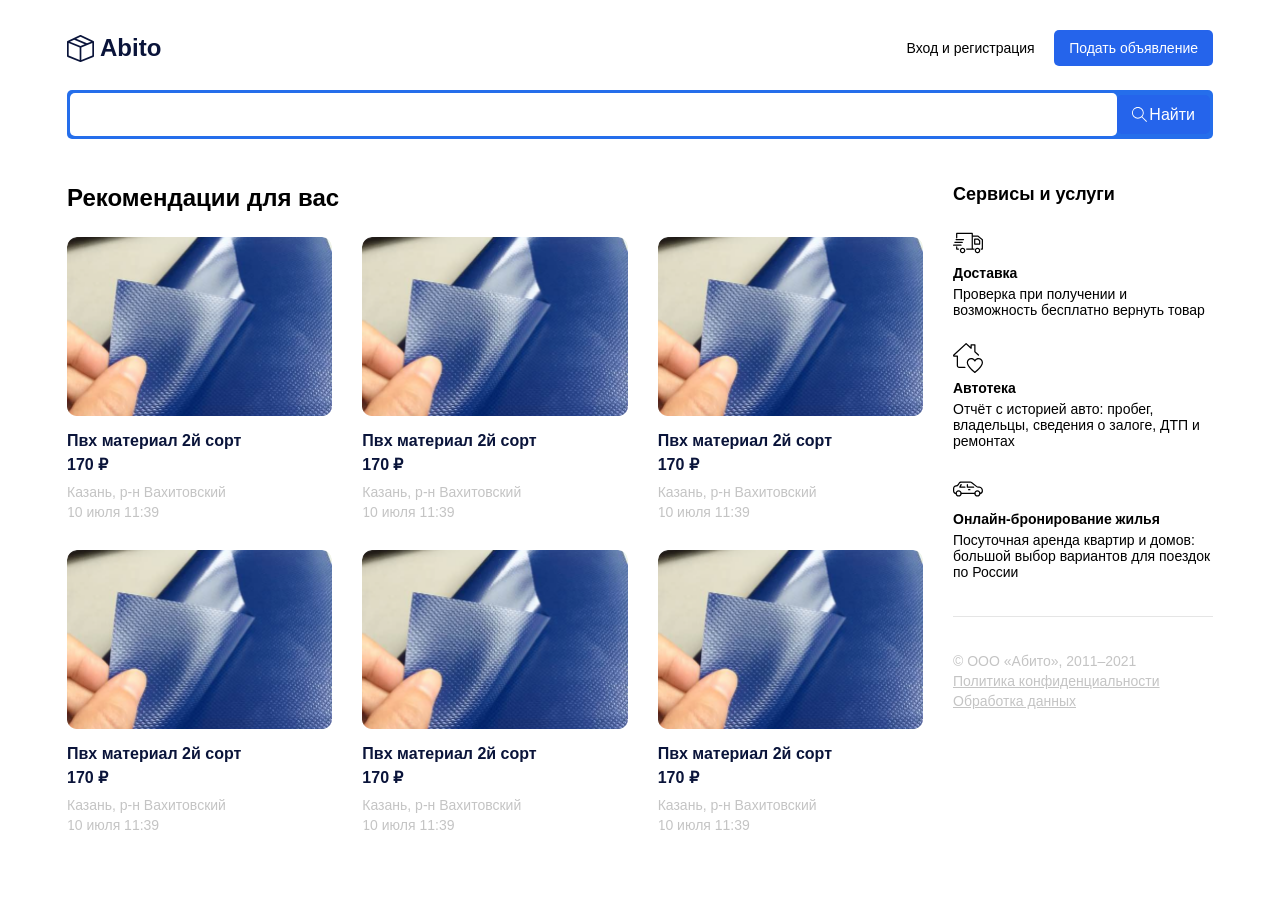
==== index.html @ a93bedac "Add files via upload html/css" ====
<!DOCTYPE html>
<html lang="en">
  <head>
    <meta charset="UTF-8" />
    <meta name="viewport" content="width=device-width, initial-scale=1.0" />
    <link rel="stylesheet" href="style.css" />
    <title>Abito</title>
  </head>
  <body>
    <header class="header">
      <div class="container">
        <div class="header-box">
          <a href="/" class="header-logo">
            <img src="./image/logo.svg" alt="logo" />
            <span>Abito</span>
          </a>
          <div class="header-controls">
            <button class="btn btn-outline">Вход и регистрация</button>
            <button class="btn btn-primary">Подать объявление</button>
          </div>
          <div class="header-burger">
            <img src="./image/burger.svg" alt="burger" />
          </div>
        </div>
      </div>
    </header>

    <main>
      <section class="search">
        <div class="container">
          <div class="search-box">
            <input type="text" />
            <button class="btn btn-primary search-btn">
              <img
                class="search-btn__icon"
                src="./image/search.svg"
                alt="search"
              />
              <span class="search-btn__text">Найти</span>
            </button>
          </div>
        </div>
      </section>

      <section class="content">
        <div class="container">
          <div class="content-box">
            <div class="content-main">
              <h2 class="content-main__title">Рекомендации для вас</h2>
              <div class="content-main__list">
                <a href="./product.html" class="content-main__list-item">
                  <div class="content-main__list-item--img">
                    <img src="./image/card-img.png" alt="card-img" />
                  </div>
                  <h5 class="content-main__list-item--title">
                    Пвх материал 2й сорт
                  </h5>
                  <strong class="content-main__list-item--price">
                    170 ₽
                  </strong>
                  <div class="content-main__list-item--desc-box">
                    <span class="content-main__list-item--desc">
                      Казань, р-н Вахитовский
                    </span>
                    <span class="content-main__list-item--desc">
                      10 июля 11:39
                    </span>
                  </div>
                </a>

                <a href="./product.html" class="content-main__list-item">
                  <div class="content-main__list-item--img">
                    <img src="./image/card-img.png" alt="card-img" />
                  </div>
                  <h5 class="content-main__list-item--title">
                    Пвх материал 2й сорт
                  </h5>
                  <strong class="content-main__list-item--price">
                    170 ₽
                  </strong>
                  <div class="content-main__list-item--desc-box">
                    <span class="content-main__list-item--desc">
                      Казань, р-н Вахитовский
                    </span>
                    <span class="content-main__list-item--desc">
                      10 июля 11:39
                    </span>
                  </div>
                </a>

                <a href="./product.html" class="content-main__list-item">
                  <div class="content-main__list-item--img">
                    <img src="./image/card-img.png" alt="card-img" />
                  </div>
                  <h5 class="content-main__list-item--title">
                    Пвх материал 2й сорт
                  </h5>
                  <strong class="content-main__list-item--price">
                    170 ₽
                  </strong>
                  <div class="content-main__list-item--desc-box">
                    <span class="content-main__list-item--desc">
                      Казань, р-н Вахитовский
                    </span>
                    <span class="content-main__list-item--desc">
                      10 июля 11:39
                    </span>
                  </div>
                </a>

                <a href="./product.html" class="content-main__list-item">
                  <div class="content-main__list-item--img">
                    <img src="./image/card-img.png" alt="card-img" />
                  </div>
                  <h5 class="content-main__list-item--title">
                    Пвх материал 2й сорт
                  </h5>
                  <strong class="content-main__list-item--price">
                    170 ₽
                  </strong>
                  <div class="content-main__list-item--desc-box">
                    <span class="content-main__list-item--desc">
                      Казань, р-н Вахитовский
                    </span>
                    <span class="content-main__list-item--desc">
                      10 июля 11:39
                    </span>
                  </div>
                </a>

                <a href="./product.html" class="content-main__list-item">
                  <div class="content-main__list-item--img">
                    <img src="./image/card-img.png" alt="card-img" />
                  </div>
                  <h5 class="content-main__list-item--title">
                    Пвх материал 2й сорт
                  </h5>
                  <strong class="content-main__list-item--price">
                    170 ₽
                  </strong>
                  <div class="content-main__list-item--desc-box">
                    <span class="content-main__list-item--desc">
                      Казань, р-н Вахитовский
                    </span>
                    <span class="content-main__list-item--desc">
                      10 июля 11:39
                    </span>
                  </div>
                </a>

                <a href="./product.html" class="content-main__list-item">
                  <div class="content-main__list-item--img">
                    <img src="./image/card-img.png" alt="card-img" />
                  </div>
                  <h5 class="content-main__list-item--title">
                    Пвх материал 2й сорт
                  </h5>
                  <strong class="content-main__list-item--price">
                    170 ₽
                  </strong>
                  <div class="content-main__list-item--desc-box">
                    <span class="content-main__list-item--desc">
                      Казань, р-н Вахитовский
                    </span>
                    <span class="content-main__list-item--desc">
                      10 июля 11:39
                    </span>
                  </div>
                </a>
              </div>
            </div>

            <div class="content-side">
              <h3 class="content-side__title">Сервисы и услуги</h3>

              <div class="content-side__box">
                <div class="content-side__list">
                  <div class="content-side__list-item">
                    <img
                      class="content-side__list-item--img"
                      src="./image/side-info-1.svg"
                      alt="side-info-1"
                    />
                    <h5 class="content-side__list-item--title">Доставка</h5>
                    <p class="content-side__list-item--text">
                      Проверка при получении и возможность бесплатно вернуть
                      товар
                    </p>
                  </div>

                  <div class="content-side__list-item">
                    <img
                      class="content-side__list-item--img"
                      src="./image/side-info-2.svg"
                      alt="side-info-2"
                    />
                    <h5 class="content-side__list-item--title">Автотека</h5>
                    <p class="content-side__list-item--text">
                      Отчёт с историей авто: пробег, владельцы, сведения о
                      залоге, ДТП и ремонтах
                    </p>
                  </div>

                  <div class="content-side__list-item">
                    <img
                      class="content-side__list-item--img"
                      src="./image/side-info-3.svg"
                      alt="side-info-3"
                    />
                    <h5 class="content-side__list-item--title">
                      Онлайн-бронирование жилья
                    </h5>
                    <p class="content-side__list-item--text">
                      Посуточная аренда квартир и домов: большой выбор вариантов
                      для поездок по России
                    </p>
                  </div>
                </div>

                <div class="content-side__footer">
                  <p class="content-side__footer--item">
                    © ООО «Абито», 2011–2021
                  </p>
                  <a href="#" class="content-side__footer--item">
                    Политика конфиденциальности
                  </a>
                  <a href="#" class="content-side__footer--item">
                    Обработка данных
                  </a>
                </div>
              </div>
            </div>
          </div>
        </div>
      </section>
    </main>
  </body>
</html>
---- style.css ----
* {
  box-sizing: border-box;
}

body {
  margin: 0;
  font-family: sans-serif;
}

.container {
  width: 100%;
  max-width: 1170px;
  /* максимальная ширина контента - 1146, чтобы он не прилип по краям экрана, добавляем по 12 слева и справа - 1170 */
  padding: 0 12px;
  margin: 0 auto;
}

.btn {
  line-height: 16px;
  font-size: 14px;
  font-weight: 400;
  padding: 10px 15px;
  border-radius: 5px;
  border: none;
}

.btn-outline {
  background-color: transparent;
  cursor: pointer;
}

.btn-primary {
  background-color: rgb(37, 100, 235);
  color: rgb(255, 255, 255);
  cursor: pointer;
}

.header {
  padding-top: 30px;
  padding-bottom: 24px;
}

.header-box {
  display: flex;
  justify-content: space-between;
  align-items: center;
}

.header-logo {
  display: flex;
  justify-content: flex-start;
  align-items: center;
  text-decoration: none;
  color: rgb(10, 20, 58);
}

.header-logo span {
  line-height: 28px;
  font-size: 24px;
  font-weight: 700;
  margin-left: 6px;
}

.header-burger {
  width: 30px;
  height: 19px;
  display: none;
}

.search {
  margin-bottom: 45px;
}

.search-box {
  width: 100%;
  border-radius: 5px;
  background-color: rgb(37, 110, 235);
  padding: 3px;
  display: flex;
  align-items: center;
  justify-content: flex-start;
}

.search-box input {
  flex-grow: 1;
  padding: 14px 22px;
  border-radius: 5px;
  outline: none;
  border: none;
  min-width: 0;
}

.search-btn {
  display: flex;
  align-items: center;
}

.search-btn__icon {
  width: 15px;
  height: 15px;
}

.search-btn__text {
  margin-left: 2px;
  font-size: 16px;
  line-height: 19px;
}

.content {
  padding-bottom: 50px;
}

.content-box {
  display: flex;
  justify-content: space-between;
  align-items: flex-start;
  gap: 30px;
}

.content-main {
  flex-grow: 1;
}

.content-side {
  width: 260px;
  min-width: 260px;
}

.content-main__title {
  font-size: 24px;
  line-height: 28px;
  margin-top: 0;
  margin-bottom: 25px;
}

.content-main__list {
  display: flex;
  justify-content: space-between;
  flex-wrap: wrap;
  row-gap: 30px;
}

.content-main__list-item {
  width: calc((100% - 60px) / 3);
  min-width: 0;
  display: flex;
  flex-direction: column;
  align-items: flex-start;
  border-radius: 10px;
  overflow: hidden;
  text-decoration: none;
}

.content-main__list-item--img {
  width: 100%;
  display: flex;
}

.content-main__list-item--img img {
  width: 100%;
}

.content-main__list-item--title {
  margin-top: 15px;
  margin-bottom: 5px;
  font-size: 16px;
  line-height: 19px;
  color: rgb(10, 20, 58);
}

.content-main__list-item:hover .content-main__list-item--title {
  color: rgb(37, 110, 235);
}

.content-main__list-item--price {
  font-size: 16px;
  line-height: 19px;
  margin-bottom: 10px;
  color: rgb(10, 20, 58);
}

.content-main__list-item--desc-box {
  display: flex;
  flex-direction: column;
  row-gap: 4px;
}

.content-main__list-item--desc {
  font-size: 14px;
  line-height: 16px;
  color: rgb(196, 196, 196);
}

.content-side__title {
  font-size: 18px;
  line-height: 21px;
  margin-top: 0;
  margin-bottom: 23px;
}

.content-side__list {
  display: flex;
  flex-direction: column;
  justify-content: space-between;
  height: 100%;
  gap: 25px;
  border-bottom: 1px solid rgb(229, 229, 229);
  padding-bottom: 36px;
  margin-bottom: 36px;
}

.content-side__list-item {
  display: flex;
  flex-direction: column;
  align-items: flex-start;
}

.content-side__list-item--title {
  margin-top: 7px;
  margin-bottom: 5px;
  font-size: 14px;
  line-height: 16px;
}

.content-side__list-item--text {
  font-size: 14px;
  line-height: 16px;
  margin: 0;
}

.content-side__footer {
  display: flex;
  flex-direction: column;
  gap: 4px;
}

.content-side__footer--item {
  color: rgb(196, 196, 196);
  margin: 0;
  font-size: 14px;
  line-height: 16px;
}

.content-product {
  display: flex;
  flex-grow: 1;
  gap: 30px;
}

.content-product__left {
  flex-basis: 50%;
}

.content-product__right {
  flex-basis: 50%;
}

.content-product__title,
.content-product__price {
  font-size: 24px;
  line-height: 28px;
  margin-top: 0px;
  margin-bottom: 25px;
}

.content-product__img {
  width: 100%;
}

.content-product__text {
  font-size: 14px;
  line-height: 20px;
}

@media (max-width: 1200px) {
  .container {
    max-width: 930px;
  }

  .content-main__list-item {
    width: calc((100% - 30px) / 2);
  }
}

@media (max-width: 991px) {
  .container {
    max-width: 730px;
  }

  .content-box {
    flex-direction: column;
  }

  .content-main {
    width: 100%;
  }

  .content-side {
    width: 100%;
    min-width: 0;
  }

  .content-product {
    flex-direction: column;
    width: 100%;
  }

  .content-product__left {
    flex-basis: 100%;
    width: 100%;
  }

  .content-product__right {
    flex-basis: 100%;
    width: 100%;
  }
}

@media (max-width: 786px) {
  .container {
    max-width: 100%;
  }

  .header-controls {
    display: none;
  }

  .header-burger {
    display: block;
  }

  .search-btn__text {
    display: none;
  }
}

@media (max-width: 480px) {
  .content-main__list-item {
    width: 100%;
  }
}
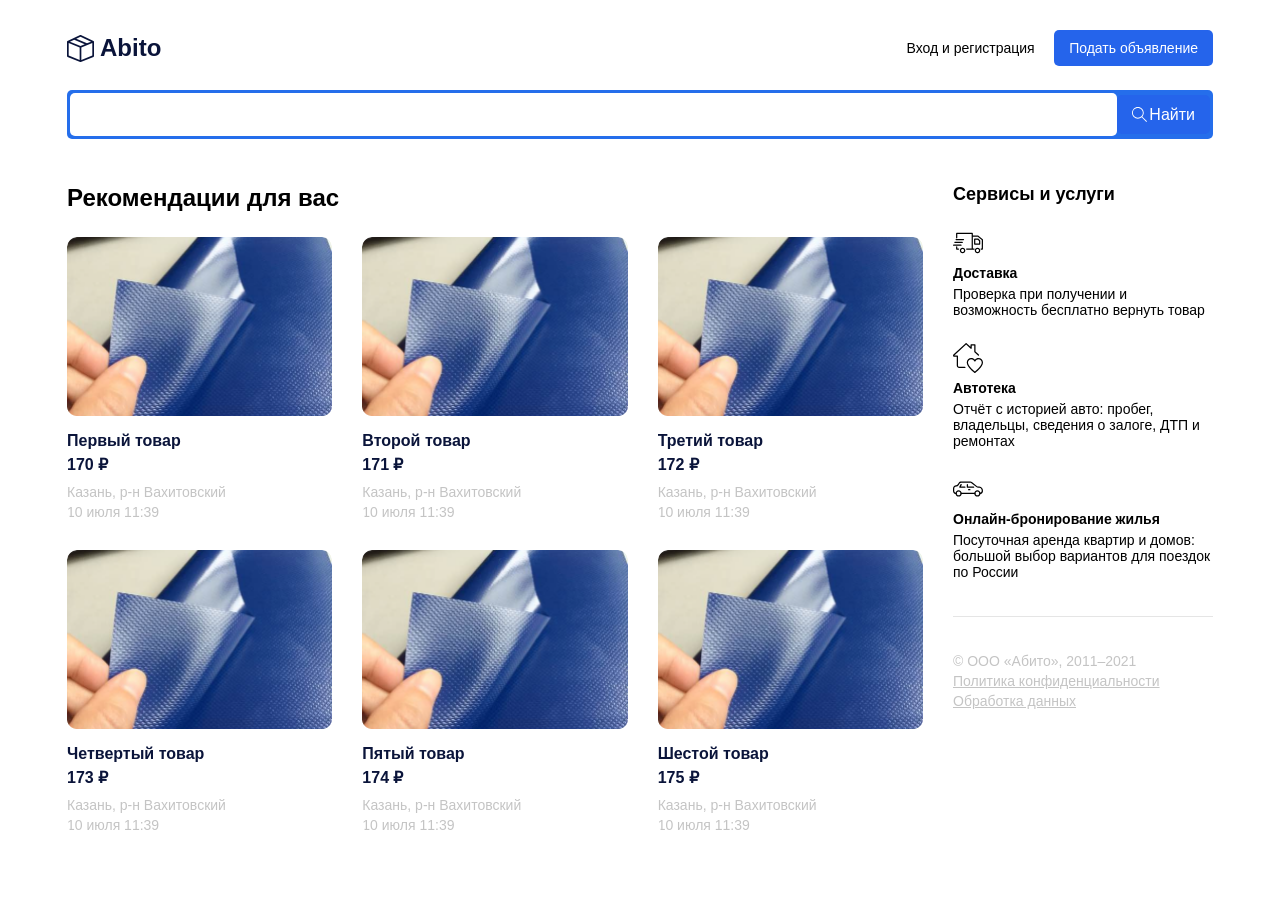
==== commit 77fad017: "Add files via upload +js" ====
--- a/index.html
+++ b/index.html
@@ -4,6 +4,7 @@
     <meta charset="UTF-8" />
     <meta name="viewport" content="width=device-width, initial-scale=1.0" />
     <link rel="stylesheet" href="style.css" />
+    <script src="./script.js" defer></script>
     <title>Abito</title>
   </head>
   <body>
@@ -48,125 +49,125 @@
             <div class="content-main">
               <h2 class="content-main__title">Рекомендации для вас</h2>
               <div class="content-main__list">
-                <a href="./product.html" class="content-main__list-item">
-                  <div class="content-main__list-item--img">
-                    <img src="./image/card-img.png" alt="card-img" />
-                  </div>
-                  <h5 class="content-main__list-item--title">
-                    Пвх материал 2й сорт
-                  </h5>
-                  <strong class="content-main__list-item--price">
-                    170 ₽
-                  </strong>
-                  <div class="content-main__list-item--desc-box">
-                    <span class="content-main__list-item--desc">
-                      Казань, р-н Вахитовский
-                    </span>
-                    <span class="content-main__list-item--desc">
-                      10 июля 11:39
-                    </span>
-                  </div>
-                </a>
-
-                <a href="./product.html" class="content-main__list-item">
-                  <div class="content-main__list-item--img">
-                    <img src="./image/card-img.png" alt="card-img" />
-                  </div>
-                  <h5 class="content-main__list-item--title">
-                    Пвх материал 2й сорт
-                  </h5>
-                  <strong class="content-main__list-item--price">
-                    170 ₽
-                  </strong>
-                  <div class="content-main__list-item--desc-box">
-                    <span class="content-main__list-item--desc">
-                      Казань, р-н Вахитовский
-                    </span>
-                    <span class="content-main__list-item--desc">
-                      10 июля 11:39
-                    </span>
-                  </div>
-                </a>
-
-                <a href="./product.html" class="content-main__list-item">
-                  <div class="content-main__list-item--img">
-                    <img src="./image/card-img.png" alt="card-img" />
-                  </div>
-                  <h5 class="content-main__list-item--title">
-                    Пвх материал 2й сорт
-                  </h5>
-                  <strong class="content-main__list-item--price">
-                    170 ₽
-                  </strong>
-                  <div class="content-main__list-item--desc-box">
-                    <span class="content-main__list-item--desc">
-                      Казань, р-н Вахитовский
-                    </span>
-                    <span class="content-main__list-item--desc">
-                      10 июля 11:39
-                    </span>
-                  </div>
-                </a>
-
-                <a href="./product.html" class="content-main__list-item">
-                  <div class="content-main__list-item--img">
-                    <img src="./image/card-img.png" alt="card-img" />
-                  </div>
-                  <h5 class="content-main__list-item--title">
-                    Пвх материал 2й сорт
-                  </h5>
-                  <strong class="content-main__list-item--price">
-                    170 ₽
-                  </strong>
-                  <div class="content-main__list-item--desc-box">
-                    <span class="content-main__list-item--desc">
-                      Казань, р-н Вахитовский
-                    </span>
-                    <span class="content-main__list-item--desc">
-                      10 июля 11:39
-                    </span>
-                  </div>
-                </a>
-
-                <a href="./product.html" class="content-main__list-item">
-                  <div class="content-main__list-item--img">
-                    <img src="./image/card-img.png" alt="card-img" />
-                  </div>
-                  <h5 class="content-main__list-item--title">
-                    Пвх материал 2й сорт
-                  </h5>
-                  <strong class="content-main__list-item--price">
-                    170 ₽
-                  </strong>
-                  <div class="content-main__list-item--desc-box">
-                    <span class="content-main__list-item--desc">
-                      Казань, р-н Вахитовский
-                    </span>
-                    <span class="content-main__list-item--desc">
-                      10 июля 11:39
-                    </span>
-                  </div>
-                </a>
-
-                <a href="./product.html" class="content-main__list-item">
-                  <div class="content-main__list-item--img">
-                    <img src="./image/card-img.png" alt="card-img" />
-                  </div>
-                  <h5 class="content-main__list-item--title">
-                    Пвх материал 2й сорт
-                  </h5>
-                  <strong class="content-main__list-item--price">
-                    170 ₽
-                  </strong>
-                  <div class="content-main__list-item--desc-box">
-                    <span class="content-main__list-item--desc">
-                      Казань, р-н Вахитовский
-                    </span>
-                    <span class="content-main__list-item--desc">
-                      10 июля 11:39
-                    </span>
-                  </div>
-                </a>
+                <!-- <a href="./product.html" class="content-main__list-item">
+                  <div class="content-main__list-item--img">
+                    <img src="./image/card-img.png" alt="card-img" />
+                  </div>
+                  <h5 class="content-main__list-item--title">
+                    Пвх материал 2й сорт
+                  </h5>
+                  <strong class="content-main__list-item--price">
+                    170 ₽
+                  </strong>
+                  <div class="content-main__list-item--desc-box">
+                    <span class="content-main__list-item--desc">
+                      Казань, р-н Вахитовский
+                    </span>
+                    <span class="content-main__list-item--desc">
+                      10 июля 11:39
+                    </span>
+                  </div>
+                </a>
+
+                <a href="./product.html" class="content-main__list-item">
+                  <div class="content-main__list-item--img">
+                    <img src="./image/card-img.png" alt="card-img" />
+                  </div>
+                  <h5 class="content-main__list-item--title">
+                    Пвх материал 2й сорт
+                  </h5>
+                  <strong class="content-main__list-item--price">
+                    170 ₽
+                  </strong>
+                  <div class="content-main__list-item--desc-box">
+                    <span class="content-main__list-item--desc">
+                      Казань, р-н Вахитовский
+                    </span>
+                    <span class="content-main__list-item--desc">
+                      10 июля 11:39
+                    </span>
+                  </div>
+                </a>
+
+                <a href="./product.html" class="content-main__list-item">
+                  <div class="content-main__list-item--img">
+                    <img src="./image/card-img.png" alt="card-img" />
+                  </div>
+                  <h5 class="content-main__list-item--title">
+                    Пвх материал 2й сорт
+                  </h5>
+                  <strong class="content-main__list-item--price">
+                    170 ₽
+                  </strong>
+                  <div class="content-main__list-item--desc-box">
+                    <span class="content-main__list-item--desc">
+                      Казань, р-н Вахитовский
+                    </span>
+                    <span class="content-main__list-item--desc">
+                      10 июля 11:39
+                    </span>
+                  </div>
+                </a>
+
+                <a href="./product.html" class="content-main__list-item">
+                  <div class="content-main__list-item--img">
+                    <img src="./image/card-img.png" alt="card-img" />
+                  </div>
+                  <h5 class="content-main__list-item--title">
+                    Пвх материал 2й сорт
+                  </h5>
+                  <strong class="content-main__list-item--price">
+                    170 ₽
+                  </strong>
+                  <div class="content-main__list-item--desc-box">
+                    <span class="content-main__list-item--desc">
+                      Казань, р-н Вахитовский
+                    </span>
+                    <span class="content-main__list-item--desc">
+                      10 июля 11:39
+                    </span>
+                  </div>
+                </a>
+
+                <a href="./product.html" class="content-main__list-item">
+                  <div class="content-main__list-item--img">
+                    <img src="./image/card-img.png" alt="card-img" />
+                  </div>
+                  <h5 class="content-main__list-item--title">
+                    Пвх материал 2й сорт
+                  </h5>
+                  <strong class="content-main__list-item--price">
+                    170 ₽
+                  </strong>
+                  <div class="content-main__list-item--desc-box">
+                    <span class="content-main__list-item--desc">
+                      Казань, р-н Вахитовский
+                    </span>
+                    <span class="content-main__list-item--desc">
+                      10 июля 11:39
+                    </span>
+                  </div>
+                </a>
+
+                <a href="./product.html" class="content-main__list-item">
+                  <div class="content-main__list-item--img">
+                    <img src="./image/card-img.png" alt="card-img" />
+                  </div>
+                  <h5 class="content-main__list-item--title">
+                    Пвх материал 2й сорт
+                  </h5>
+                  <strong class="content-main__list-item--price">
+                    170 ₽
+                  </strong>
+                  <div class="content-main__list-item--desc-box">
+                    <span class="content-main__list-item--desc">
+                      Казань, р-н Вахитовский
+                    </span>
+                    <span class="content-main__list-item--desc">
+                      10 июля 11:39
+                    </span>
+                  </div>
+                </a> -->
               </div>
             </div>
 
